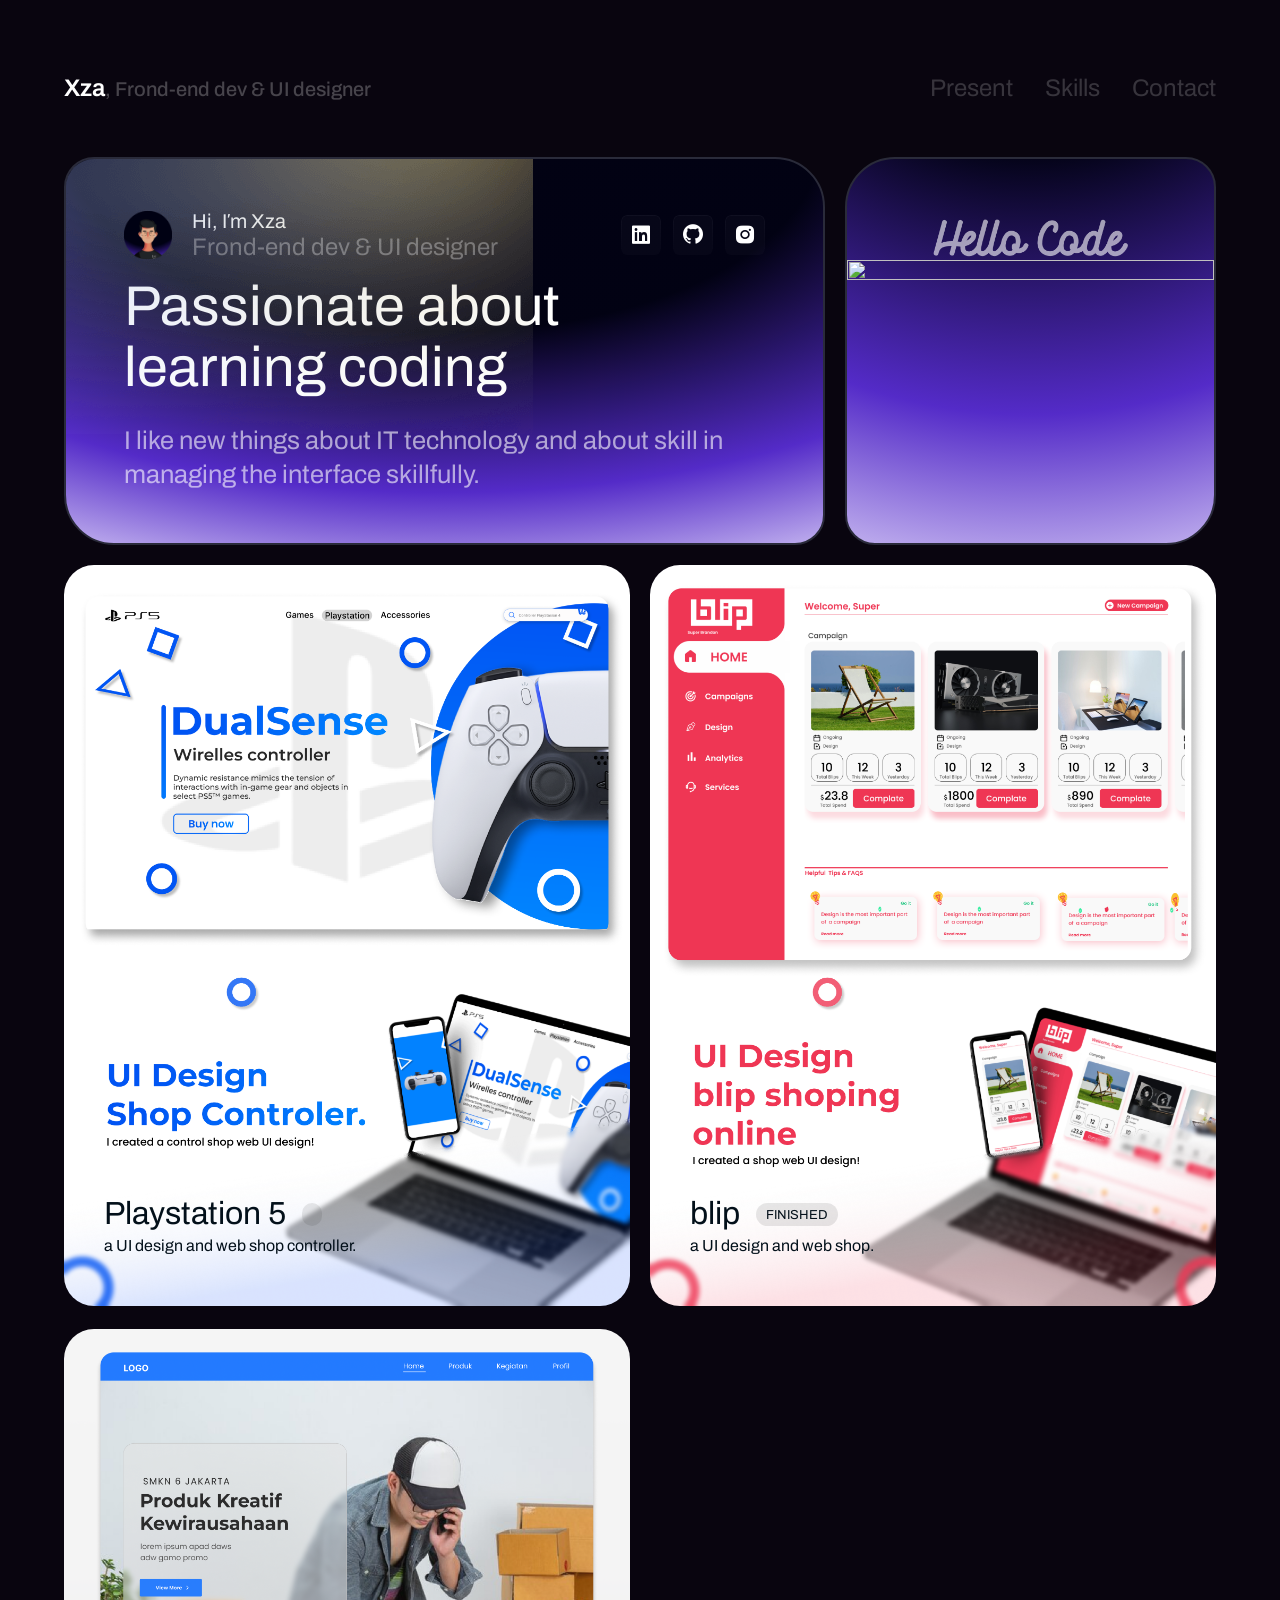
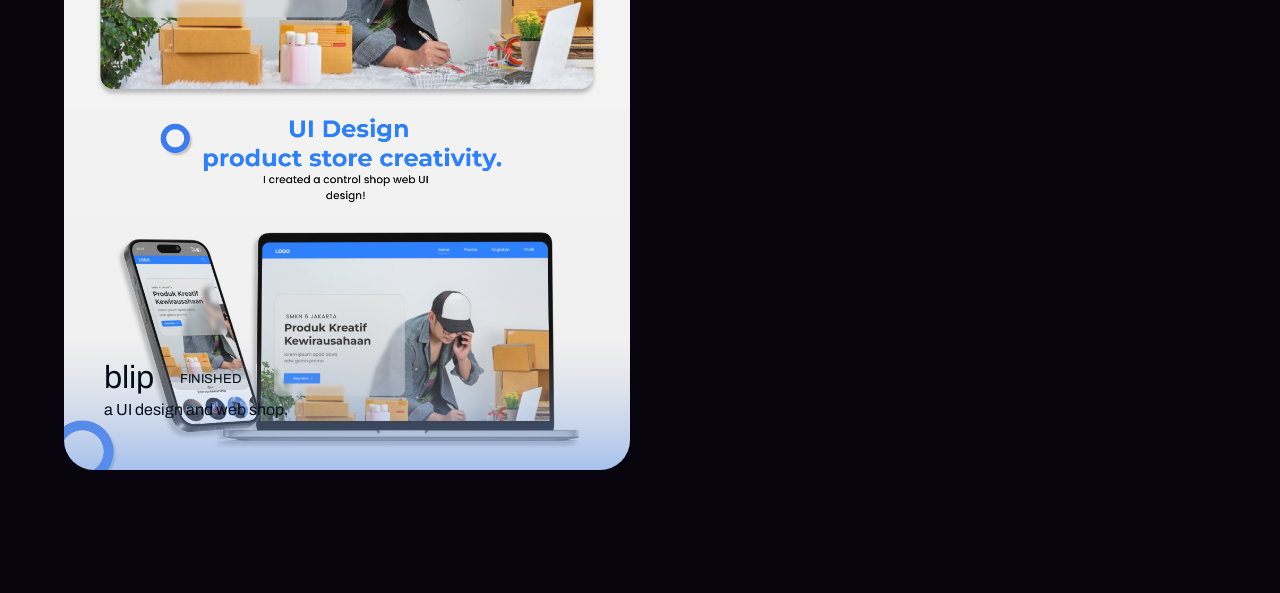
==== main-index.html @ b024dc2a "rename folder" ====
<!DOCTYPE html>
<html lang="en">

<head>
    <meta charset="UTF-8">
    <meta name="viewport" content="width=device-width, initial-scale=1.0">
    <link rel="stylesheet" href="main.style.css">
    <link href="https://css.gg/css" rel="stylesheet" />
    <!-- UNPKG -->
    <link href="https://unpkg.com/css.gg/icons/icons.css" rel="stylesheet" />
    <!-- JSDelivr -->
    <link href="https://cdn.jsdelivr.net/npm/css.gg/icons/icons.css" rel="stylesheet" <meta name="viewport"
        content="width=device-width, initial-scale=1.0">
    <link rel="preconnect" href="https://fonts.googleapis.com">
    <link rel="preconnect" href="https://fonts.gstatic.com" crossorigin>
    <link
        href="https://fonts.googleapis.com/css2?family=Archivo:ital,wght@0,100..900;1,100..900&family=Inter:wght@500&family=Montserrat:ital,wght@0,100..900;1,100..900&display=swap"
        rel="stylesheet">
    <link rel="stylesheet" href="https://unpkg.com/boxicons@latest/css/boxicons.min.css">
    <link rel="stylesheet" href="https://cdn.jsdelivr.net/npm/boxicons@latest/css/boxicons.min.css">
    <title>Xza.dev</title>
</head>

<body>
    <header class="container">
        <div class="header">
            <div class="header-name">
                <span>Xza</span>
                <div class="header-role">
                    <span>, Frond-end dev & UI designer</span>
                </div>
            </div>
            <div class="header-navbar">
                <ul>
                    <li><a href="#">Present</a></li>
                    <li><a href="#">Skills</a></li>
                    <li><a href="#">Contact</a></li>
                </ul>
            </div>
        </div>
    </header>

    <div class="cards container">
        <div class="card-hello">
            <img class="animasi-rotasi" src="/assets/card-hello-background.png" alt="">
            <div class="card-hello-top">
                <div class="card-hello-top-me">
                    <img class="pp" src="/assets/Group 26.png" alt="">
                    <div class="card-hello-me-text">
                        <div class="title">Hi, I′m Xza</div>
                        <div class="role">Frond-end dev & UI designer</div>
                    </div>
                </div>
                <div class="medsos">
                    <div class="medsos-item"><a href=""><i class='bx bxl-linkedin-square'></i></a></div>
                    <div class="medsos-item"><a href="https://github.com/xzaibrahmim"><i
                                class='bx bxl-github'></i></a></i></div>
                    <div class="medsos-item"><a href="https://www.instagram.com/joeyibrahim8/"><i
                                class='bx bxl-instagram-alt'></i></a></i></i></div>
                </div>
            </div>
            <div class="card-title">
                <span>Passionate about learning coding</span>
            </div>
            <div class="card-about">
                <span>I like new things about IT technology and about skill in managing the interface
                    skillfully.</span>
            </div>
        </div>

        <div class="card-hello-right">
            <div class="card-hello-rigth-emoji">
                <div class="animasi-emoji">
                    <div class="card-hello-emoji" e>
                        <img class="hello" src="/assets/Hello Code.png" alt="">
                        <img class="emoji-img" src="/assets/CharacterAnim.gif">
                    </div>

                    <div class="card-hello-circle">
                        <div class="circle"></div>
                        <div class="circle"></div>
                        <div class="circle"></div>
                        <div class="circle"></div>
                        <div class="circle"></div>
                    </div>
                </div>
            </div>
        </div>

        <div class="card-portfolio">

            <div class="card-work-heading">
                <div class="card-heading-title">
                    <div class="title-portfolio">
                        <div class="title-text">
                            Playstation 5
                        </div>
                        <div class="card-progress">
                            <span> </span>
                        </div>
                    </div>
                    <div class="description">
                        <span>a UI design and web shop controller.</span>
                    </div>
                </div>
                <img class="img-portofolio" src="/assets/Frame 3.png" alt="">
            </div>

            <div class="card-work-heading">
                <div class="card-heading-title">
                    <div class="title-portfolio">
                        <div class="title-text">
                            blip
                        </div>
                        <div class="card-progress">
                            <span>finished</span>
                        </div>
                    </div>
                    <div class="description">
                        <span>a UI design and web shop.</span>
                    </div>
                </div>
                <img class="img-portofolio" src="/assets/Frame 4.png" alt="">
            </div>
            
            <div class="card-work-heading">
                <div class="card-heading-title">
                    <div class="title-portfolio">
                        <div class="title-text">
                            blip
                        </div>
                        <div class="card-progress">
                            <span>finished</span>
                        </div>
                    </div>
                    <div class="description">
                        <span>a UI design and web shop.</span>
                    </div>
                </div>
                <img class="img-portofolio" src="/assets/produk-kratif.png" alt="">
            </div>
        </div>

    </div>




</body>

</html>
---- main.style.css ----
.container {
  max-width: 1240px;
  margin: 0 auto;
  padding: 0 14px;
}

@import url("https://fonts.googleapis.com/css2?family=Archivo:ital,wght@0,100..900;1,100..900&family=Inter:wght@500&family=Montserrat:ital,wght@0,100..900;1,100..900&display=swap");
/* ============================================= */

* {
  margin: 0;
  padding: 0;
  box-sizing: border-box;
  list-style: none;
  text-decoration: none;
  font-family: Archivo, system-ui, -apple-system, BlinkMacSystemFont, Segoe UI,
    Roboto, Oxygen, Ubuntu, Cantarell, Open Sans, Helvetica Neue, sans-serif;
}

body {
  background: #09050f;
  font-family: Archivo, system-ui, -apple-system, BlinkMacSystemFont, Segoe UI,
    Roboto, Oxygen, Ubuntu, Cantarell, Open Sans, Helvetica Neue, sans-serif;
  color: #fff;
  overflow: scroll;
  padding-bottom: 120px;
  position: relative;
}

body::-webkit-scrollbar {
  display: none;
}

.container {
  max-width: 1180px;
  margin: 0 auto;
  padding: 0 14px;
}

header .header {
  padding: 75px 0 56px;
  width: 100%;
  display: flex;
  justify-content: space-between;
  align-items: center;
  font-size: 24px;
}

header .header .header-role span {
  opacity: 0.25;
  font-size: 20px;
  font-weight: 500;
}

header .header .header-name {
  display: flex;
  font-size: 24px;
  font-weight: 600;
}

header .header .header-navbar ul {
  display: flex;
  gap: 2rem;
  opacity: 0.25;
}

header .header .header-navbar li a {
  color: #ffff;
  opacity: 0.75;
  transition: all 100ms ease-in;
}

header .header .header-navbar li a:hover {
  color: #ffff;
  opacity: 1;
  transition: all 300ms ease-out;
  font-family: Archivo, system-ui, -apple-system, BlinkMacSystemFont, Segoe UI,
    Roboto, Oxygen, Ubuntu, Cantarell, Open Sans, Helvetica Neue, sans-serif;
}

/* ========== Main cards ========== */
.cards {
  display: grid;
  grid-template-columns: repeat(12, 1fr);
  grid-gap: 20px;
  row-gap: 20px;
}

.cards > * {
  isolation: isolate;
  overflow: hidden;
  position: relative;
}

.card-hello {
  width: auto; /* Sesuaikan lebar dan tinggi sesuai keinginan */
  height: auto;
  overflow: hidden; /* Mencegah gambar keluar dari kartu */
  position: absolute;
  z-index: 1;
  border-radius: 1076px;
  border: 2px solid #2a2b3a;
  background: var(
    --Radial,
    radial-gradient(
      127.11% 127.11% at 50.03% -4.65%,
      rgba(1, 2, 20, 0.9) 39.07%,
      #542bc8 71.97%,
      #f0eaff 100%
    )
  );
  border-radius: 30px 50px;
  padding: 51px 58px;
  grid-column: 1/9;
}

.card-hello::before {
  /* background: linear-gradient(
      18.48deg,
      rgba(255, 255, 255, 0.25) 2.76%,
      rgba(255, 255, 255, 0) 17.23%
    ),
    linear-gradient(
      200.6deg,
      rgba(255, 255, 255, 0.25) 4.13%,
      rgba(255, 255, 255, 0) 20.54%
    ); */
  border-radius: inherit;
  content: "";
  inset: 0;
  -webkit-mask: linear-gradient(#fff 0 0) content-box, linear-gradient(#fff 0 0);
  mask: linear-gradient(#fff 0 0) content-box, linear-gradient(#fff 0 0);
  mask-composite: xor;
  -webkit-mask-composite: xor;
  mask-composite: exclude;
  padding: 1px;
  pointer-events: none;
  position: absolute;
}

.card-hello img.animasi-rotasi {
  display: block;
  width: 1010px;
  height: 1010px;
  transform: translate(-50%, -50%);
  position: absolute;
  left: -5%;
  top: -60%;
}

.card-hello .card-hello-top-me img {
  width: 3rem;
  height: 3rem;
  position: relative;
}

img.animasi-rotasi {
  animation: rotasi 100s linear infinite;
}

@keyframes rotasi {
  0% {
    transform: rotate(0deg);
  }
  100% {
    transform: rotate(360deg);
  }
}

.card-hello {
  position: relative;
  /* width: 450px;
      height: 120px; */
}

/*--------------- Style card hello top me ---------------*/

.card-hello-top {
  display: flex;
  justify-content: space-between;
  margin: 0 0 1rem 0;
}

.card-hello-top-me {
  display: flex;
  align-items: center;
}

.card-hello-top-me img {
  margin-right: 1.25rem;
}

.card-hello-top-me .title {
  font-size: 20px;
  margin-bottom: 2px;
}

.card-hello-top-me .role {
  font-size: 24px;
  opacity: 0.32;
}

.card-hello-top .medsos {
  display: flex;
  align-items: center;
}

.card-hello-top .medsos i {
  font-size: 24px;
  color: #fff;
}

.card-hello-top .medsos-item::before {
  background: linear-gradient(
    180deg,
    rgba(255, 255, 255, 0.04) 0%,
    rgba(255, 255, 255, 0) 100%
  );
  border-radius: inherit;
  content: "";
  inset: 0;
  -webkit-mask: linear-gradient(#fff 0 0) content-box, linear-gradient(#fff 0 0);
  mask: linear-gradient(#fff 0 0) content-box, linear-gradient(#fff 0 0);
  mask-composite: xor;
  -webkit-mask-composite: xor;
  mask-composite: exclude;
  padding: 1px;
  pointer-events: none;
  position: absolute;
}

.card-hello-top .medsos-item:hover {
  background-color: #ffffff16;
  transform: scale(0.95);
}

.card-hello-top .medsos-item {
  align-items: center;
  background: rgba(255, 255, 255, 0.02);
  border-radius: 6px;
  color: #fff;
  display: flex;
  height: 40px;
  justify-content: center;
  position: relative;
  transition: 0.45s cubic-bezier(0.6, 0.6, 0, 1) background-color,
    0.45s cubic-bezier(0.6, 0.6, 0, 1) transform;
  width: 40px;
}

.card-hello-top .medsos-item:not(:last-child) {
  margin-right: 12px;
}

.card-title {
  font-size: 56px;
  margin-bottom: 26px;
}

.card-about {
  font-size: 1.6rem;
  line-height: 34px;
  opacity: 0.6;
}

/*--------------- Style card hello right emoji ---------------*/
.card-hello-right {
  background: radial-gradient(
    209.85% 209.85% at 50.03% -84.53%,
    rgba(1, 2, 20, 0.9) 39.07%,
    #542bc8 71.97%,
    #f0eaff 100%
  );
  grid-column: 9/13;
  border: 2px solid #2a2b3a;
  border-radius: 50px 30px;
}

.card-hello-emoji img.hello {
  height: 2.4rem;
}

img.emoji-img {
  height: auto;
}

.animasi-emoji {
  transition: transform 450ms ease 0s;
  transform: translateY(60px);
  width: auto;
  height: auto;
}

.card-hello-rigth-emoji {
  width: auto; /* Sesuaikan lebar dan tinggi sesuai keinginan */
  height: auto;
  overflow: hidden; /* Mencegah gambar keluar dari kartu */
  z-index: 1;
  display: inline;
  position: relative;
}

.card-hello-emoji {
  height: auto;
}

.card-hello-emoji span {
  padding: 5px 0 0 0;
  font-size: 40px;
  font-weight: 700;
  display: flex;
  justify-content: center;
  text-align: center;
  top: 1.5rem;
  opacity: 0.6;
}

.card-hello-emoji img {
  position: relative;
  z-index: 6;
  width: 100%;
  height: 100%;
  -o-object-fit: contain;
  object-fit: contain;
  -o-object-position: bottom center;
  object-position: bottom center;
}

/*--------------- Style star ---------------*/

.circle {
  animation: cardHelloRightCircleScale 6s ease infinite;
  background: #fff;
  border-radius: 50%;
  bottom: 0;
  left: 50%;
  position: absolute;
  transform: translate(-50%, -50%);
}

@keyframes cardHelloRightCircleScale {
  0%,
  30%,
  100% {
    transform: translate(-50%, 50%) scale(1);
  }
  15% {
    transform: translate(-50%, 50%) scale(0.95);
  }
}

.card-hello-circle .circle:nth-child(1) {
  animation-delay: 0.2s;
  height: 380px;
  width: 380px;
  z-index: 4;
}

.card-hello-circle .circle:nth-child(2) {
  opacity: 0.3;
  animation-delay: 0.4s;
  height: 480px;
  width: 480px;
  z-index: 3;
}

.card-hello-circle .circle:nth-child(3) {
  opacity: 0.225;
  animation-delay: 0.6s;
  height: 580px;
  width: 560px;
  z-index: 2;
}

.card-hello-circle .circle:nth-child(4) {
  opacity: 0.15;
  animation-delay: 0.8s;
  height: 680px;
  width: 680px;
  z-index: 1;
}

.card-hello-circle .circle:nth-child(5) {
  opacity: 0.075;
  animation-delay: 1s;
  height: 780px;
  width: 780px;
  z-index: 0;
}

/* -------------------- card-porstofolio -------------------- */
.card-portfolio {
    display: grid;
    grid-template-columns: repeat(2, 1fr);
    grid-column: span 12;
    gap: 20px;
}

.card-work-heading {
  position: relative;
}

img.img-portofolio::before {
  background: linear-gradient(
      112.59deg,
      rgba(255, 255, 255, 0.05) 83.32%,
      rgba(255, 255, 255, 0.1) 94.31%
    ),
    linear-gradient(
      109.73deg,
      rgba(255, 255, 255, 0.1) 7.85%,
      rgba(255, 255, 255, 0.05) 19.46%
    );
  border-radius: inherit;
  content: "";
  inset: 0;
  -webkit-mask: linear-gradient(#fff 0 0) content-box, linear-gradient(#fff 0 0);
  mask: linear-gradient(#fff 0 0) content-box, linear-gradient(#fff 0 0);
  mask-composite: xor;
  -webkit-mask-composite: xor;
  mask-composite: exclude;
  padding: 1px;
  pointer-events: none;
}

img.img-portofolio {
  width: 100%;
  object-fit: cover;
  z-index: -1;
  border-radius: 50px 30px 30px;
}

img.img-portofolio:nth-child(2) {
  border-radius: 30px 30px 30px;
}

.card-heading-title {
  bottom: 55px;
  left: 10;
  position: absolute;
  z-index: 2;
  color: #03101a;
  padding-left: 2.5rem;
}

.title-text {
  font-size: 32px;
}

.title-portfolio {
  display: flex;
  align-items: center;
  gap: 1rem;
  padding-bottom: 6px;
}

.card-progress span {
  backdrop-filter: blur(10px);
  background-color: #1a1a1a1a;
  border-radius: 20px;
  font-size: 13px;
  padding: 5px 10px 4px;
  text-transform: uppercase;
}



/* ============= MEDIA-QUERY ============== */
@media (max-width: 1180px) {
  .card-hello {
    grid-column: 1/13;
  }
  .card-hello-right {
    grid-column: 1/13;
  }
  .card-hello-top {
    flex-direction: column;
    row-gap: 1.2rem;
  }
  .header {
    flex-direction: column;
  }
  .header .header-navbar {
    display: none;
  }
  .card-hello .card-hello-top-me img.pp {
    width: 3.3rem;
    height: 3.3rem;
  }
  .card-hello-top .medsos i {
    font-size: 34px;
  }
  .card-hello-top .medsos-item {
    width: 50px;
    height: 50px;
  }
  .card-portfolio {
    margin: 20px 0;
    grid-template-columns: 1fr;
  }

}

@media (max-width: 414px){
  .card-hello-top-me .role {
    font-size: 16px;
  }
  .card-hello .card-hello-top-me img.pp {
    width: 3.5rem;
    height: 3.5rem;
  }
}
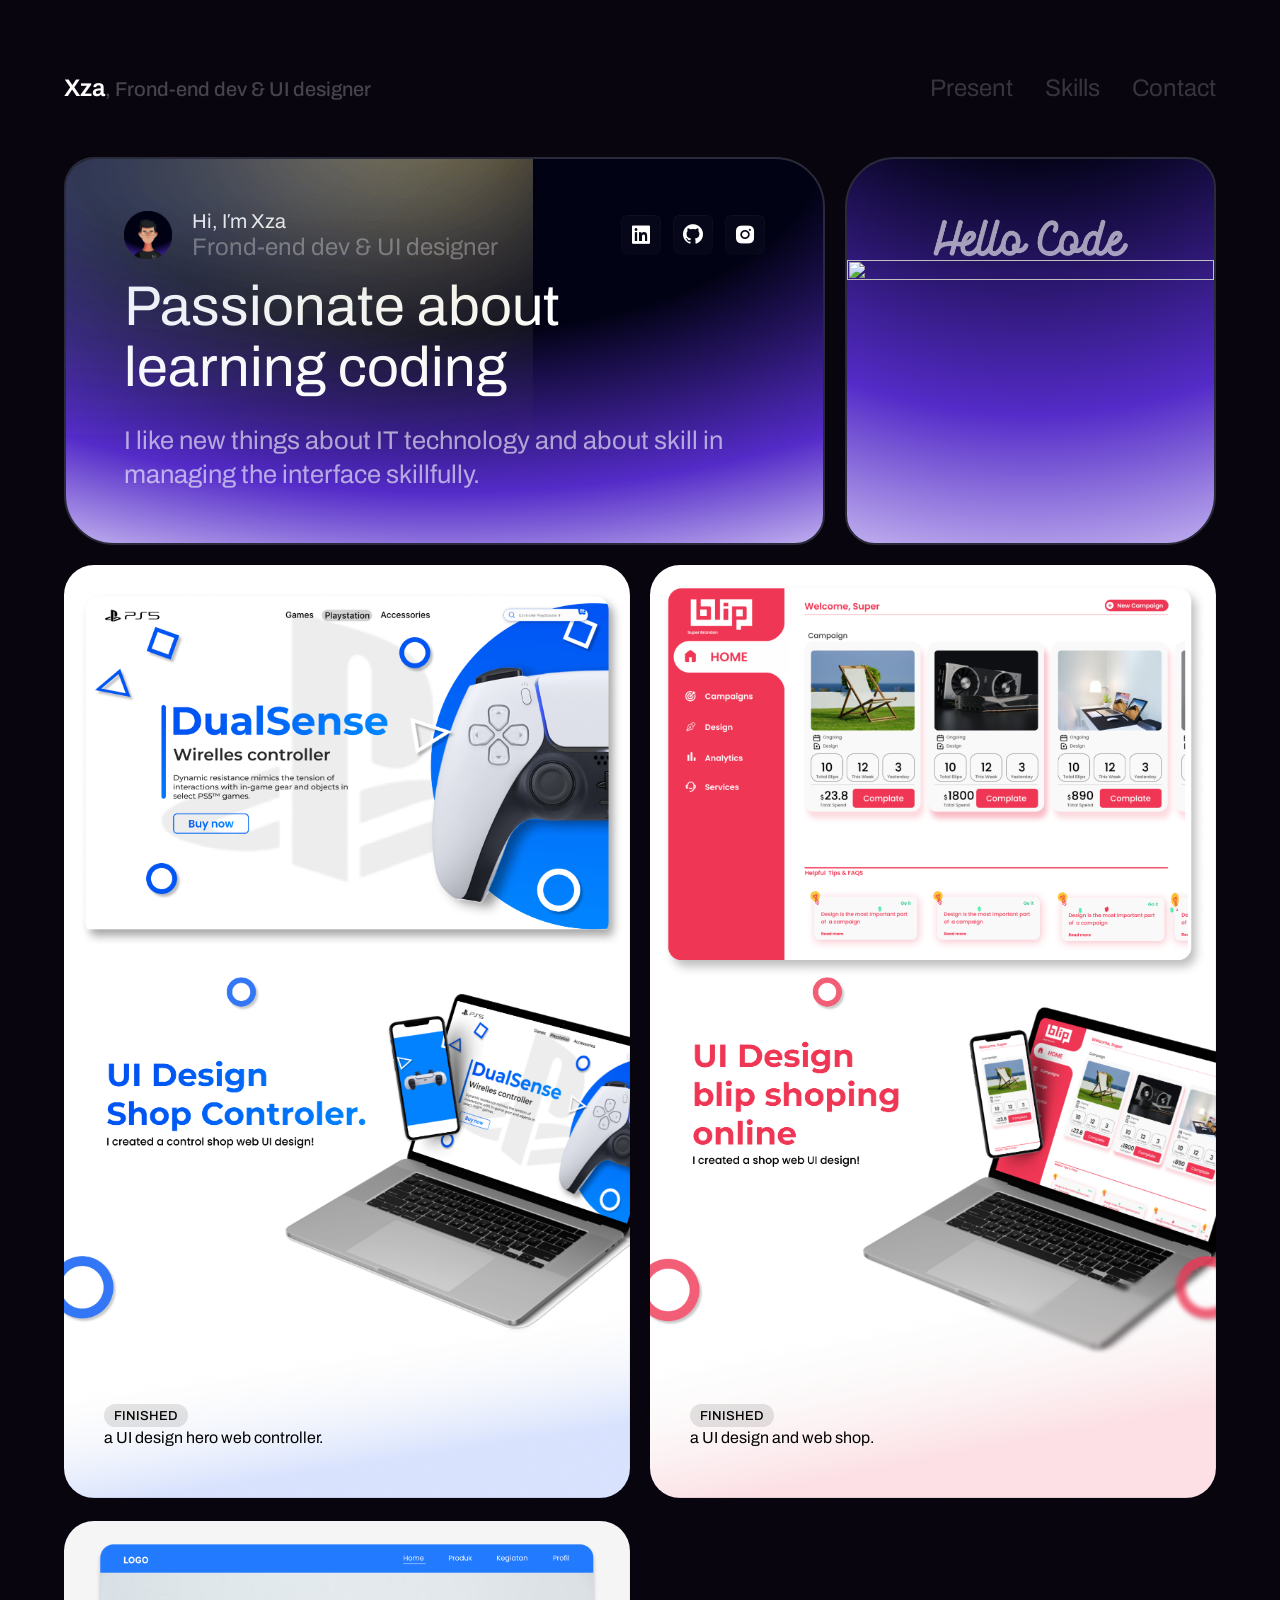
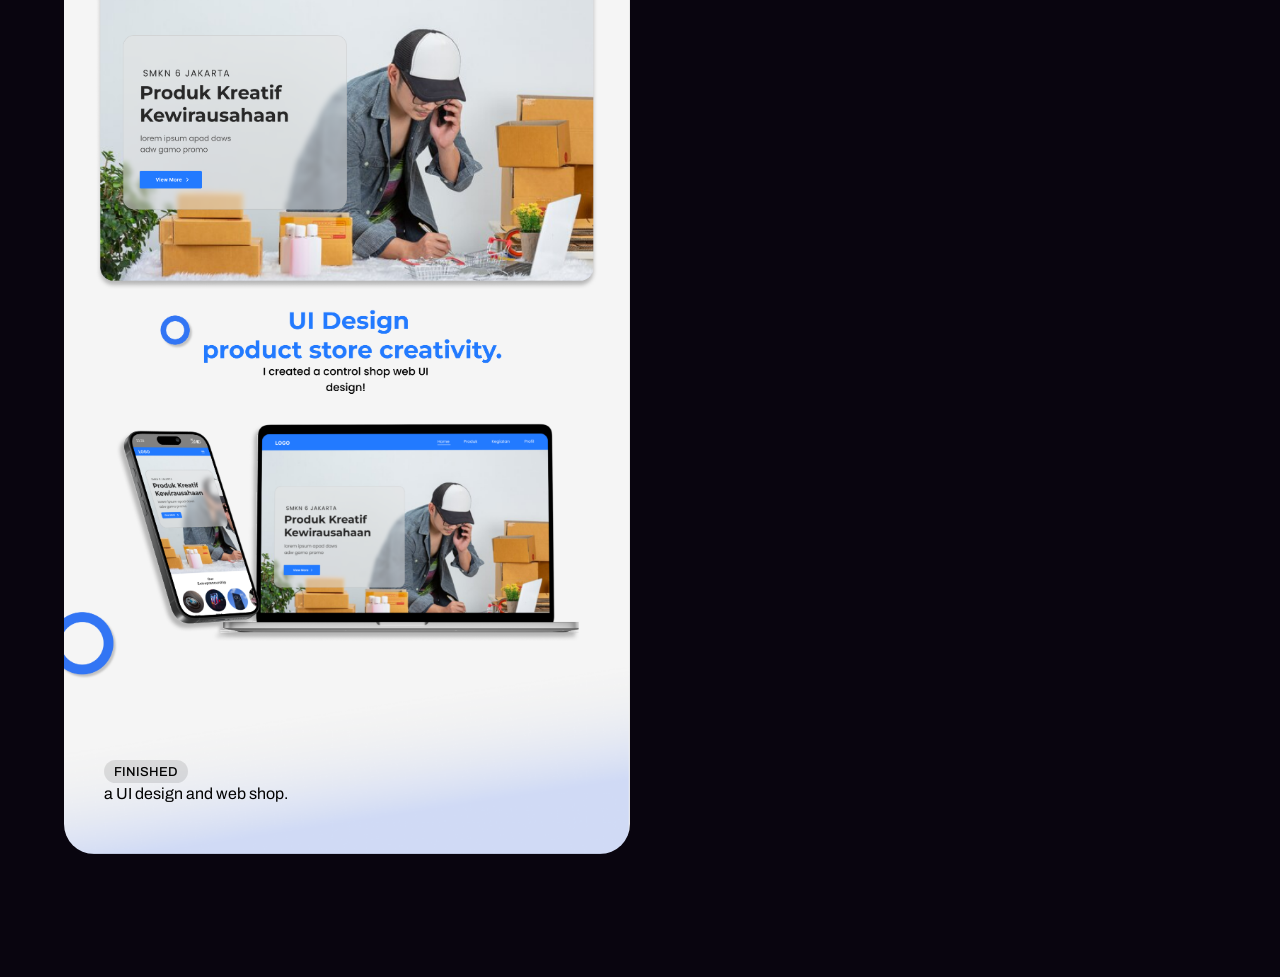
==== commit 1cb3a5ee: "Improve responsive display and add AOS animations" ====
--- a/main-index.html
+++ b/main-index.html
@@ -13,6 +13,7 @@
         content="width=device-width, initial-scale=1.0">
     <link rel="preconnect" href="https://fonts.googleapis.com">
     <link rel="preconnect" href="https://fonts.gstatic.com" crossorigin>
+    <link href="https://unpkg.com/aos@2.3.1/dist/aos.css" rel="stylesheet">
     <link
         href="https://fonts.googleapis.com/css2?family=Archivo:ital,wght@0,100..900;1,100..900&family=Inter:wght@500&family=Montserrat:ital,wght@0,100..900;1,100..900&display=swap"
         rel="stylesheet">
@@ -22,7 +23,8 @@
 </head>
 
 <body>
-    <header class="container">
+    <header class="container" data-aos="fade-zoom-in" data-aos-easing="ease-in-back" data-aos-delay="150"
+        data-aos-offset="0">
         <div class="header">
             <div class="header-name">
                 <span>Xza</span>
@@ -41,11 +43,12 @@
     </header>
 
     <div class="cards container">
-        <div class="card-hello">
-            <img class="animasi-rotasi" src="/assets/card-hello-background.png" alt="">
+        <div class="card-hello" data-aos="fade-zoom-in" data-aos-easing="ease-in-back" data-aos-delay="150"
+            data-aos-offset="0">
+            <img class="animasi-rotasi" src="assets/card-hello-background.png" alt="">
             <div class="card-hello-top">
                 <div class="card-hello-top-me">
-                    <img class="pp" src="/assets/Group 26.png" alt="">
+                    <img class="pp" src="assets/Group 26.png" alt="">
                     <div class="card-hello-me-text">
                         <div class="title">Hi, I′m Xza</div>
                         <div class="role">Frond-end dev & UI designer</div>
@@ -68,12 +71,13 @@
             </div>
         </div>
 
-        <div class="card-hello-right">
+        <div class="card-hello-right" data-aos="fade-zoom-in" data-aos-easing="ease-in-back" data-aos-delay="150"
+        data-aos-offset="0" >
             <div class="card-hello-rigth-emoji">
                 <div class="animasi-emoji">
                     <div class="card-hello-emoji" e>
-                        <img class="hello" src="/assets/Hello Code.png" alt="">
-                        <img class="emoji-img" src="/assets/CharacterAnim.gif">
+                        <img class="hello" src="assets/Hello Code.png" alt="">
+                        <img class="emoji-img" src="assets/CharacterAnim.gif">
                     </div>
 
                     <div class="card-hello-circle">
@@ -89,29 +93,25 @@
 
         <div class="card-portfolio">
 
-            <div class="card-work-heading">
+            <div class="card-work-heading" data-aos="fade-zoom-in" data-aos-easing="ease-in-back" data-aos-delay="150"
+            data-aos-offset="0" >
                 <div class="card-heading-title">
                     <div class="title-portfolio">
-                        <div class="title-text">
-                            Playstation 5
-                        </div>
                         <div class="card-progress">
-                            <span> </span>
+                            <span>finished</span>
                         </div>
                     </div>
                     <div class="description">
-                        <span>a UI design and web shop controller.</span>
+                        <span>a UI design hero web controller.</span>
                     </div>
                 </div>
-                <img class="img-portofolio" src="/assets/Frame 3.png" alt="">
+                <img class="img-portofolio" src="assets/Frame 3.png" alt="">
             </div>
 
-            <div class="card-work-heading">
+            <div class="card-work-heading" data-aos="fade-zoom-in" data-aos-easing="ease-in-back" data-aos-delay="150"
+            data-aos-offset="0" >
                 <div class="card-heading-title">
                     <div class="title-portfolio">
-                        <div class="title-text">
-                            blip
-                        </div>
                         <div class="card-progress">
                             <span>finished</span>
                         </div>
@@ -120,15 +120,12 @@
                         <span>a UI design and web shop.</span>
                     </div>
                 </div>
-                <img class="img-portofolio" src="/assets/Frame 4.png" alt="">
+                <img class="img-portofolio" src="assets/Frame 4.png" alt="">
             </div>
-            
-            <div class="card-work-heading">
+
+            <div class="card-work-heading" data-aos="fade-zoom-in" data-aos-easing="ease-in-back" data-aos-delay="150">
                 <div class="card-heading-title">
                     <div class="title-portfolio">
-                        <div class="title-text">
-                            blip
-                        </div>
                         <div class="card-progress">
                             <span>finished</span>
                         </div>
@@ -137,14 +134,15 @@
                         <span>a UI design and web shop.</span>
                     </div>
                 </div>
-                <img class="img-portofolio" src="/assets/produk-kratif.png" alt="">
+                <img class="img-portofolio" src="assets/produk-kratif.png" alt="">
             </div>
         </div>
 
     </div>
-
-
-
+    <script src="https://unpkg.com/aos@2.3.1/dist/aos.js"></script>
+    <script>
+        AOS.init();
+    </script>
 
 </body>
 
--- a/main.style.css
+++ b/main.style.css
@@ -439,12 +439,8 @@
   left: 10;
   position: absolute;
   z-index: 2;
-  color: #03101a;
+  color: #030303;
   padding-left: 2.5rem;
-}
-
-.title-text {
-  font-size: 32px;
 }
 
 .title-portfolio {
@@ -456,9 +452,10 @@
 
 .card-progress span {
   backdrop-filter: blur(10px);
-  background-color: #1a1a1a1a;
+  background-color: #0000001a;
   border-radius: 20px;
   font-size: 13px;
+  font-weight: 500;
   padding: 5px 10px 4px;
   text-transform: uppercase;
 }
@@ -495,13 +492,15 @@
     height: 50px;
   }
   .card-portfolio {
-    margin: 20px 0;
     grid-template-columns: 1fr;
   }
 
 }
 
 @media (max-width: 414px){
+  .cards{
+
+  }
   .card-hello-top-me .role {
     font-size: 16px;
   }
@@ -509,4 +508,20 @@
     width: 3.5rem;
     height: 3.5rem;
   }
+  .card-title{
+    font-size: 3rem;
+  }
+  .card-about{
+    font-size: 1.5rem;
+  }
+  .card-hello{
+    padding: 51px 48px;
+  }
+  header .header .header-name {
+    font-size: 18px;
+  }
+  .card-hello img.animasi-rotasi {
+    left: -30%;
+    top: -45%;
+  }
 }
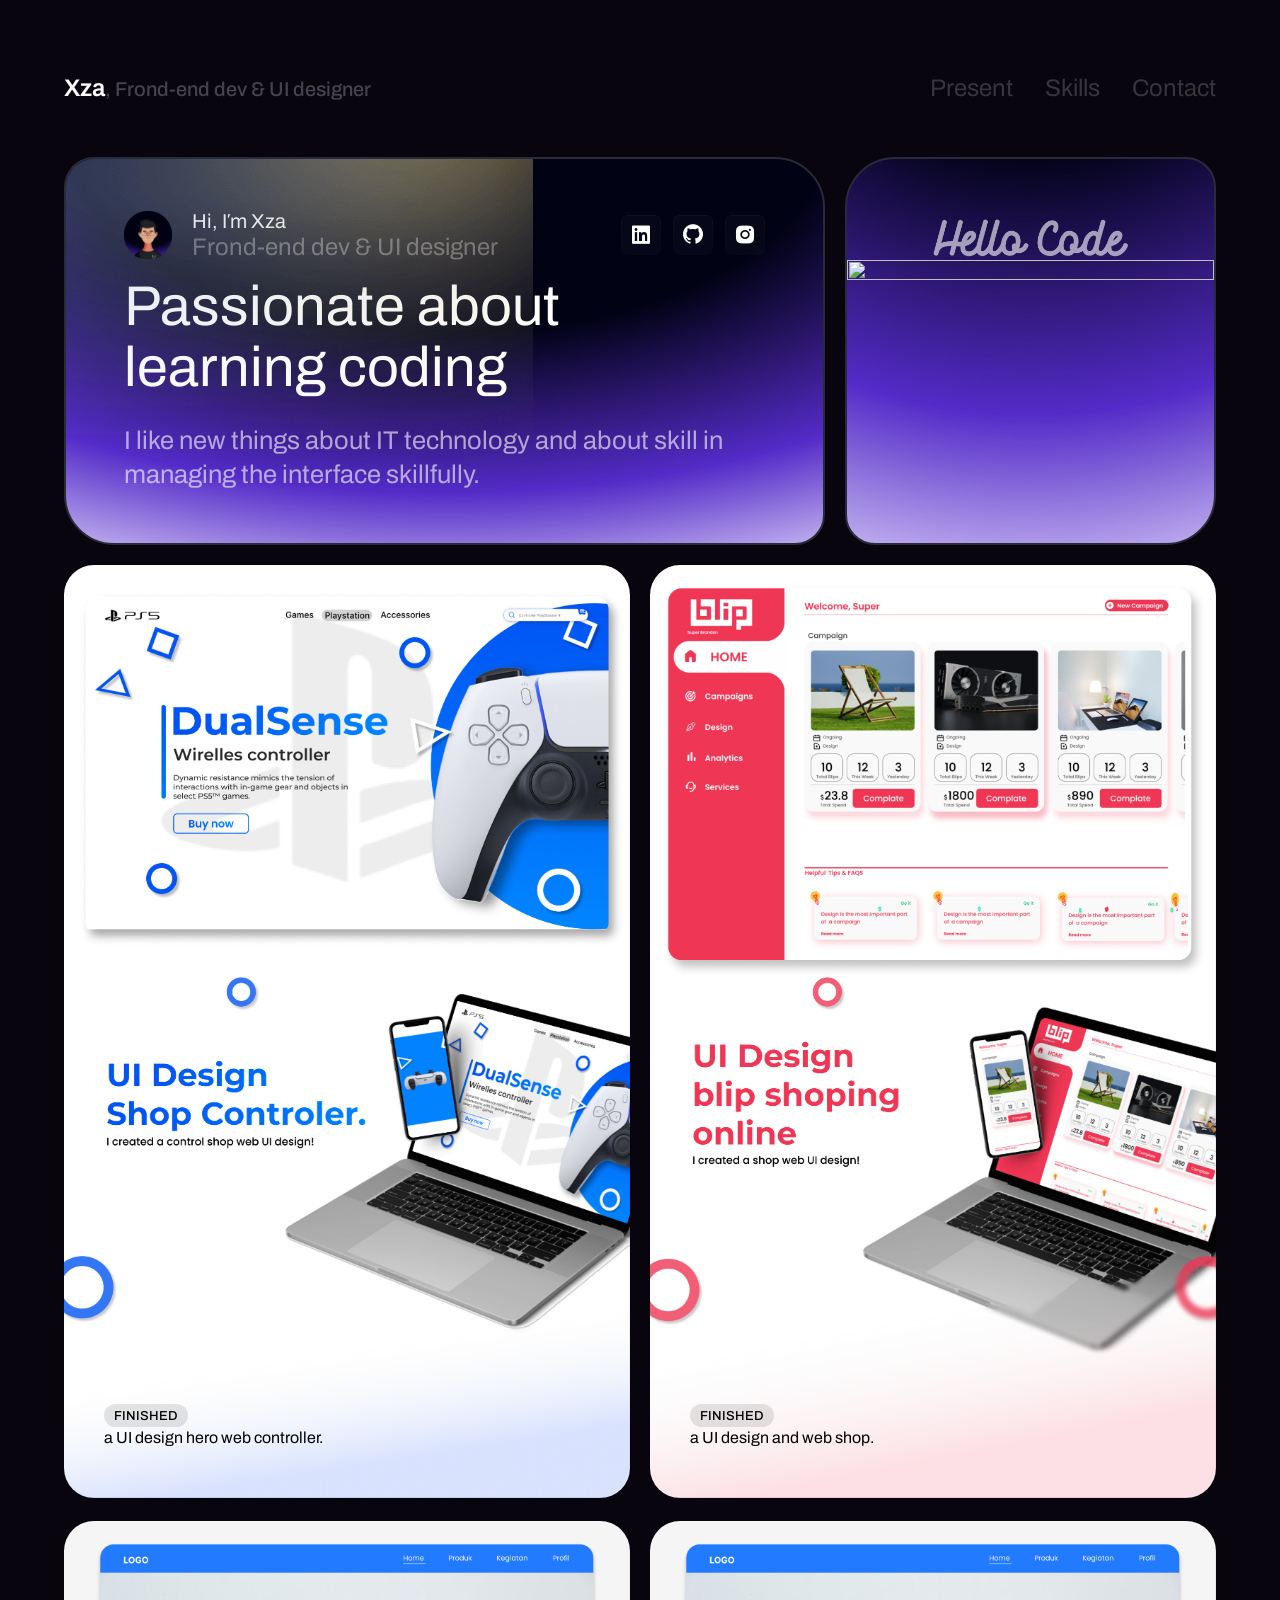
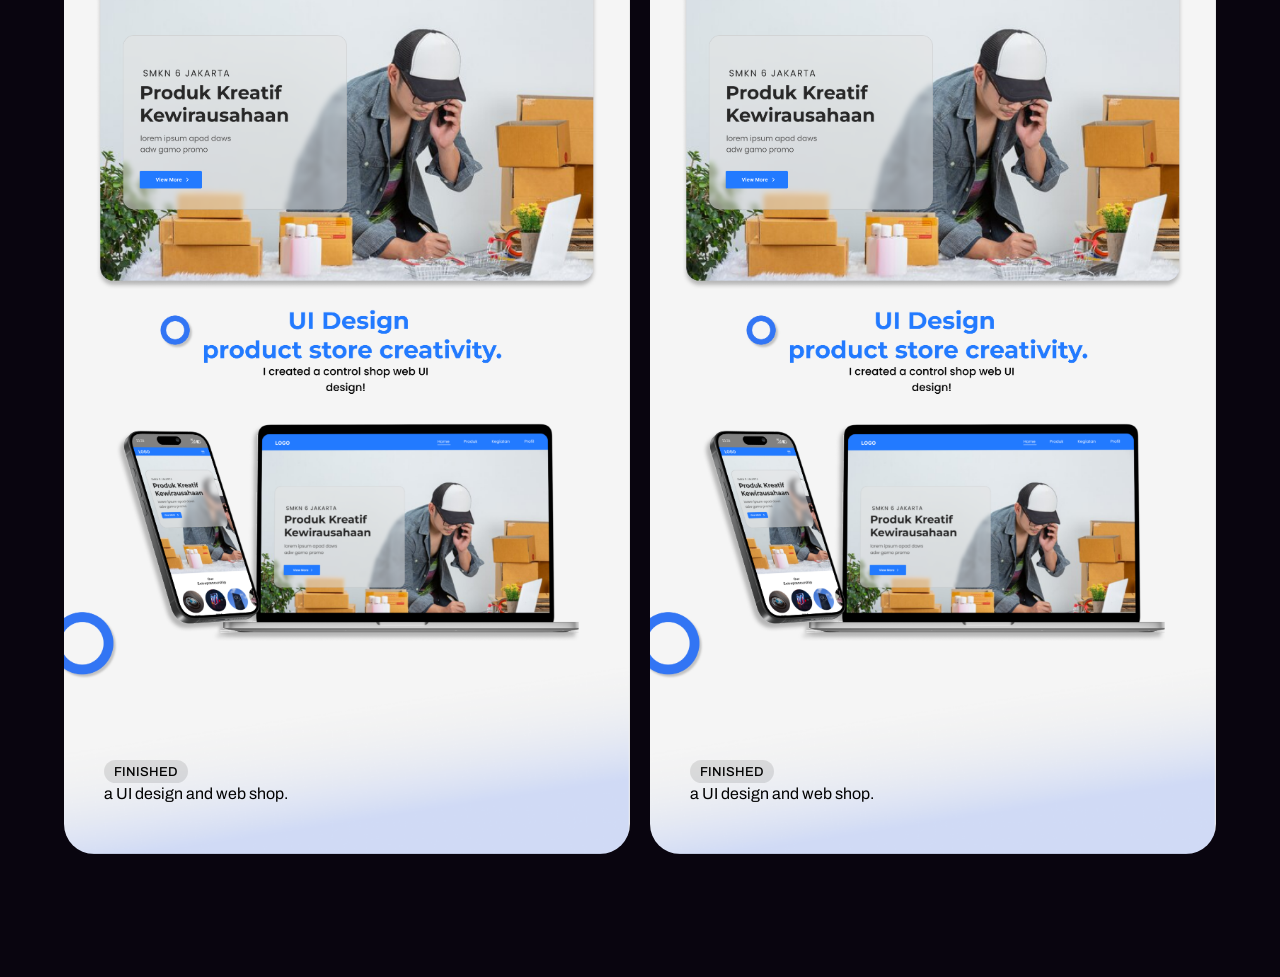
==== commit df8dab1d: "memperbaiki animasi AOS" ====
--- a/main-index.html
+++ b/main-index.html
@@ -23,7 +23,7 @@
 </head>
 
 <body>
-    <header class="container" data-aos="fade-zoom-in" data-aos-easing="ease-in-back" data-aos-delay="150"
+    <header class="container" data-aos="fade-zoom-in" data-aos-easing="ease-in-back" data-aos-delay="50"
         data-aos-offset="0">
         <div class="header">
             <div class="header-name">
@@ -43,7 +43,7 @@
     </header>
 
     <div class="cards container">
-        <div class="card-hello" data-aos="fade-zoom-in" data-aos-easing="ease-in-back" data-aos-delay="150"
+        <div class="card-hello" data-aos="fade-zoom-in" data-aos-easing="ease-in-back" data-aos-delay="50"
             data-aos-offset="0">
             <img class="animasi-rotasi" src="assets/card-hello-background.png" alt="">
             <div class="card-hello-top">
@@ -71,8 +71,8 @@
             </div>
         </div>
 
-        <div class="card-hello-right" data-aos="fade-zoom-in" data-aos-easing="ease-in-back" data-aos-delay="150"
-        data-aos-offset="0" >
+        <div class="card-hello-right" data-aos="fade-zoom-in" data-aos-easing="ease-in-back" data-aos-delay="50"
+            data-aos-offset="0">
             <div class="card-hello-rigth-emoji">
                 <div class="animasi-emoji">
                     <div class="card-hello-emoji" e>
@@ -93,8 +93,7 @@
 
         <div class="card-portfolio">
 
-            <div class="card-work-heading" data-aos="fade-zoom-in" data-aos-easing="ease-in-back" data-aos-delay="150"
-            data-aos-offset="0" >
+            <div class="card-work-heading" data-aos="fade-up" data-aos-delay="50">
                 <div class="card-heading-title">
                     <div class="title-portfolio">
                         <div class="card-progress">
@@ -108,8 +107,7 @@
                 <img class="img-portofolio" src="assets/Frame 3.png" alt="">
             </div>
 
-            <div class="card-work-heading" data-aos="fade-zoom-in" data-aos-easing="ease-in-back" data-aos-delay="150"
-            data-aos-offset="0" >
+            <div class="card-work-heading" data-aos="fade-up" data-aos-delay="50">
                 <div class="card-heading-title">
                     <div class="title-portfolio">
                         <div class="card-progress">
@@ -123,7 +121,20 @@
                 <img class="img-portofolio" src="assets/Frame 4.png" alt="">
             </div>
 
-            <div class="card-work-heading" data-aos="fade-zoom-in" data-aos-easing="ease-in-back" data-aos-delay="150">
+            <div class="card-work-heading" data-aos="fade-up" data-aos-delay="50">
+                <div class="card-heading-title">
+                    <div class="title-portfolio">
+                        <div class="card-progress">
+                            <span>finished</span>
+                        </div>
+                    </div>
+                    <div class="description">
+                        <span>a UI design and web shop.</span>
+                    </div>
+                </div>
+                <img class="img-portofolio" src="assets/produk-kratif.png" alt="">
+            </div>
+            <div class="card-work-heading" data-aos="fade-up" data-aos-delay="50">
                 <div class="card-heading-title">
                     <div class="title-portfolio">
                         <div class="card-progress">
@@ -137,8 +148,8 @@
                 <img class="img-portofolio" src="assets/produk-kratif.png" alt="">
             </div>
         </div>
+    </div>
 
-    </div>
     <script src="https://unpkg.com/aos@2.3.1/dist/aos.js"></script>
     <script>
         AOS.init();
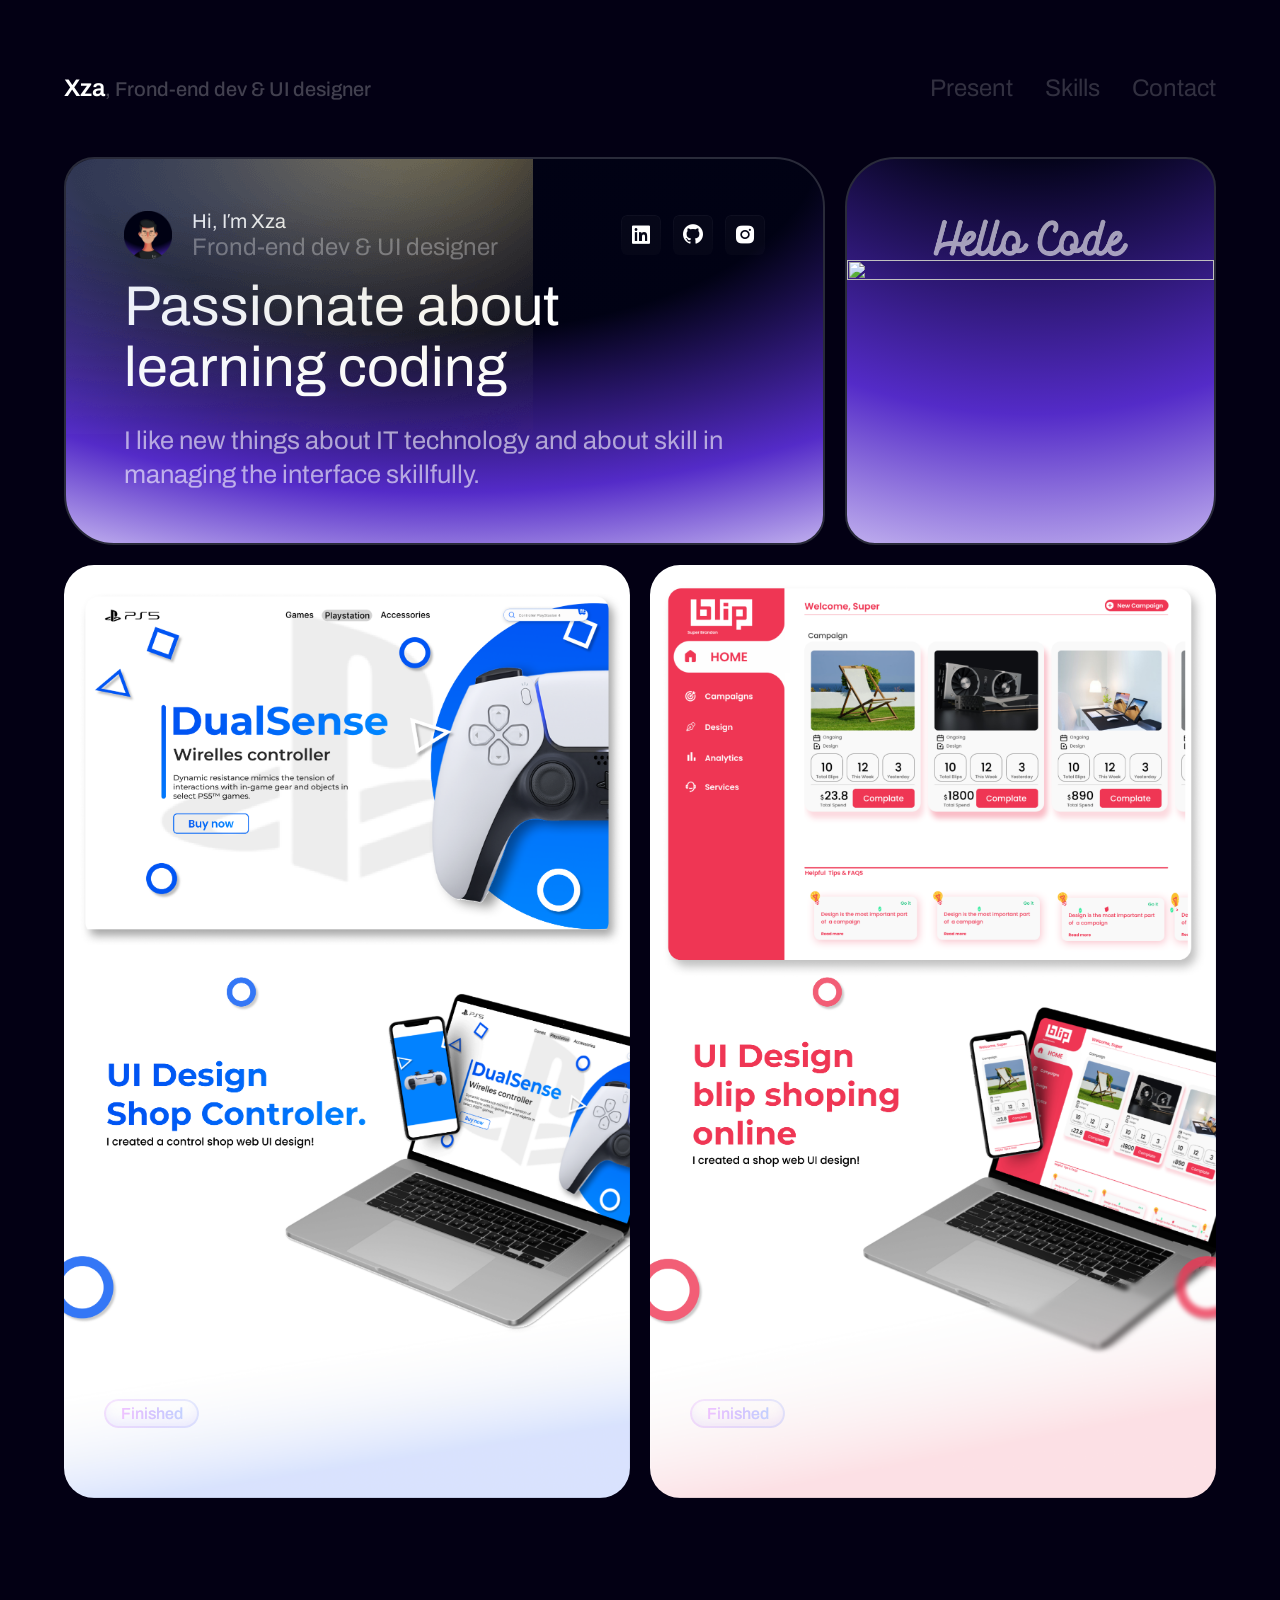
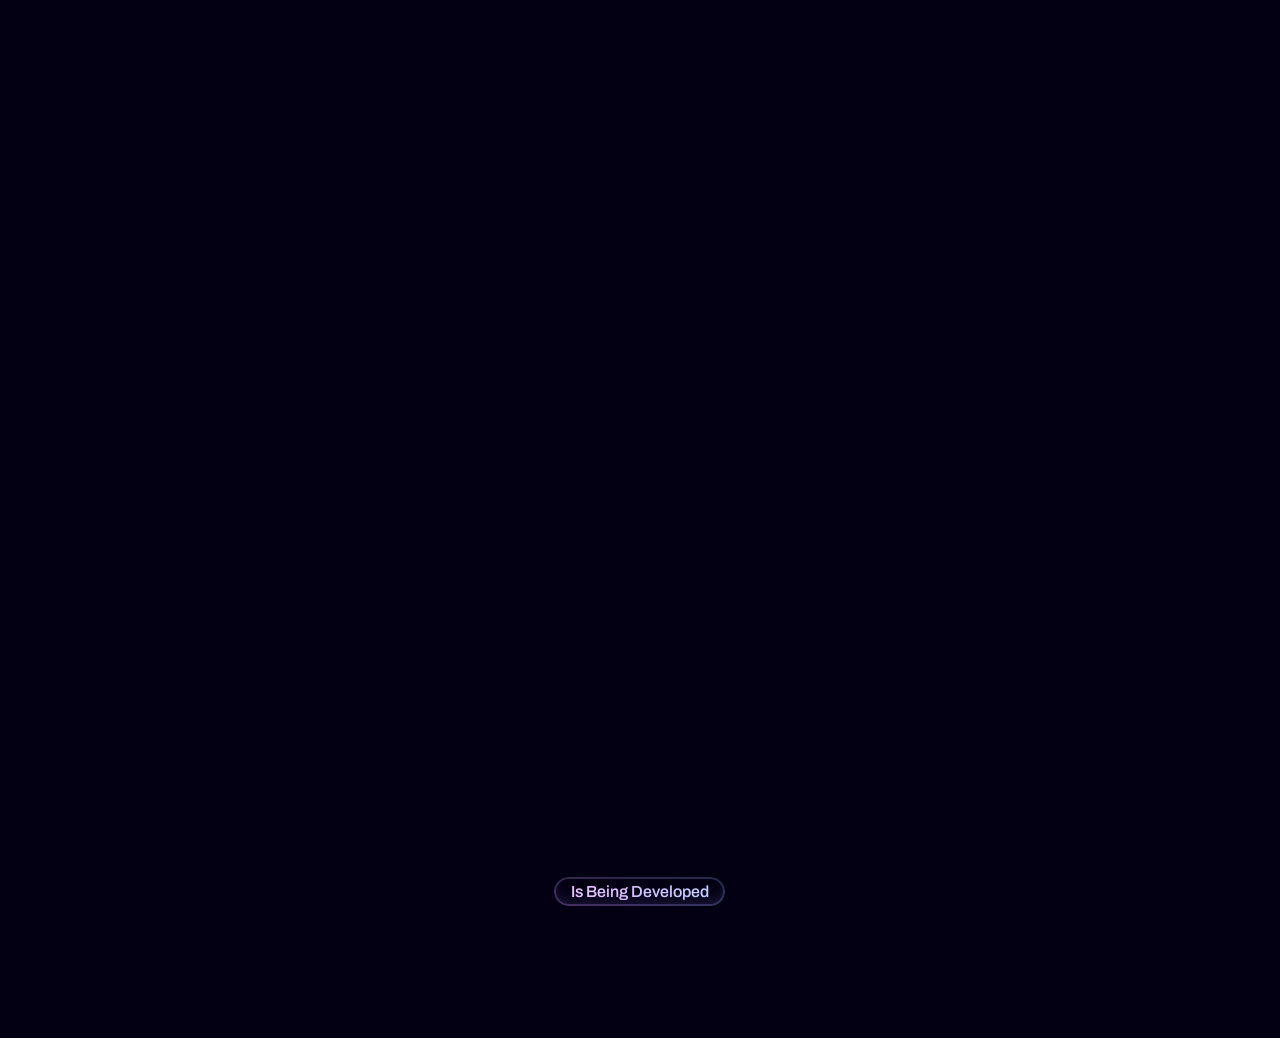
==== commit f2544163: "Menambahkan badge style  dan beberapa tampilan dan merapihkan portofolio saya" ====
--- a/main-index.html
+++ b/main-index.html
@@ -45,7 +45,8 @@
     <div class="cards container">
         <div class="card-hello" data-aos="fade-zoom-in" data-aos-easing="ease-in-back" data-aos-delay="50"
             data-aos-offset="0">
-            <img class="animasi-rotasi" src="assets/card-hello-background.png" alt="">
+            <img draggable="false" (dragstar)="false" class="animasi-rotasi" src="assets/card-hello-background.png"
+                alt="">
             <div class="card-hello-top">
                 <div class="card-hello-top-me">
                     <img class="pp" src="assets/Group 26.png" alt="">
@@ -76,8 +77,8 @@
             <div class="card-hello-rigth-emoji">
                 <div class="animasi-emoji">
                     <div class="card-hello-emoji" e>
-                        <img class="hello" src="assets/Hello Code.png" alt="">
-                        <img class="emoji-img" src="assets/CharacterAnim.gif">
+                        <img draggable="false" (dragstar)="false" class="hello" src="assets/Hello Code.png" alt="">
+                        <img draggable="false" (dragstar)="false" class="emoji-img" src="assets/CharacterAnim.gif">
                     </div>
 
                     <div class="card-hello-circle">
@@ -97,11 +98,13 @@
                 <div class="card-heading-title">
                     <div class="title-portfolio">
                         <div class="card-progress">
-                            <span>finished</span>
+                            <div class="badge">
+                                <span class="badge-text">Finished</span>
+                            </div>
                         </div>
                     </div>
                     <div class="description">
-                        <span>a UI design hero web controller.</span>
+                        <span></span>
                     </div>
                 </div>
                 <img class="img-portofolio" src="assets/Frame 3.png" alt="">
@@ -111,11 +114,13 @@
                 <div class="card-heading-title">
                     <div class="title-portfolio">
                         <div class="card-progress">
-                            <span>finished</span>
+                            <div class="badge">
+                                <span class="badge-text">Finished</span>
+                            </div>
                         </div>
                     </div>
                     <div class="description">
-                        <span>a UI design and web shop.</span>
+                        <span></span>
                     </div>
                 </div>
                 <img class="img-portofolio" src="assets/Frame 4.png" alt="">
@@ -125,31 +130,39 @@
                 <div class="card-heading-title">
                     <div class="title-portfolio">
                         <div class="card-progress">
-                            <span>finished</span>
+                            <div class="badge">
+                                <span class="badge-text">Finished</span>
+                            </div>
                         </div>
                     </div>
                     <div class="description">
-                        <span>a UI design and web shop.</span>
+                        <span></span>
                     </div>
                 </div>
                 <img class="img-portofolio" src="assets/produk-kratif.png" alt="">
             </div>
+
             <div class="card-work-heading" data-aos="fade-up" data-aos-delay="50">
                 <div class="card-heading-title">
                     <div class="title-portfolio">
-                        <div class="card-progress">
-                            <span>finished</span>
+                        <div class="card-progress light">
+                            <div class="badge">
+                                <span class="badge-text">Finished</span>
+                            </div>
                         </div>
                     </div>
-                    <div class="description">
-                        <span>a UI design and web shop.</span>
+                    <div class="description light">
+                        <span style="font-weight: 400;color: #fafafa;">My first Web portofolio</span>
                     </div>
                 </div>
-                <img class="img-portofolio" src="assets/produk-kratif.png" alt="">
+                <img class="img-portofolio" src="assets/Frame 8.png" alt="">
             </div>
         </div>
+
+        <div class="badge">
+            <span class="badge-text">Is Being Developed</span>
+        </div>
     </div>
-
     <script src="https://unpkg.com/aos@2.3.1/dist/aos.js"></script>
     <script>
         AOS.init();
--- a/main.style.css
+++ b/main.style.css
@@ -2,6 +2,10 @@
   max-width: 1240px;
   margin: 0 auto;
   padding: 0 14px;
+}
+
+.light{
+  color: #f0f0f0
 }
 
 @import url("https://fonts.googleapis.com/css2?family=Archivo:ital,wght@0,100..900;1,100..900&family=Inter:wght@500&family=Montserrat:ital,wght@0,100..900;1,100..900&display=swap");
@@ -18,7 +22,7 @@
 }
 
 body {
-  background: #09050f;
+  background: #030014;
   font-family: Archivo, system-ui, -apple-system, BlinkMacSystemFont, Segoe UI,
     Roboto, Oxygen, Ubuntu, Cantarell, Open Sans, Helvetica Neue, sans-serif;
   color: #fff;
@@ -390,11 +394,12 @@
 
 /* -------------------- card-porstofolio -------------------- */
 .card-portfolio {
-    display: grid;
-    grid-template-columns: repeat(2, 1fr);
-    grid-column: span 12;
-    gap: 20px;
-}
+  display: grid;
+  grid-template-columns: repeat(2, 1fr);
+  grid-column: span 12;
+  gap: 20px;
+}
+
 
 .card-work-heading {
   position: relative;
@@ -450,17 +455,45 @@
   padding-bottom: 6px;
 }
 
-.card-progress span {
-  backdrop-filter: blur(10px);
-  background-color: #0000001a;
-  border-radius: 20px;
-  font-size: 13px;
+/* --------------- Style footer-loadng --------------- */
+
+.badge {
+  position: relative;
+  display: flex;
+  padding: 6px 16px 6px 17px;
+  margin: 0 auto 12px;
+  box-shadow: inset 0 -7px 11px #a48fff1f;
+  border-radius: 32px;
+  width: max-content;
+  grid-column: 1/13;
+}
+
+.badge::after {
+  background: linear-gradient(90.01deg, rgba(229, 156, 255, .24) .01%, rgba(186, 156, 255, .24) 50.01%, rgba(156, 178, 255, .24) 100%);
+  content: "";
+  padding: 2px;
+  border-radius: 32px;
+  inset: 0;
+  position: absolute;
+  mask-composite: xor;
+  mask-composite: include;
+  mask: linear-gradient(#fff 0 0) content-box, linear-gradient(#fff 0 0);
+  -webkit-mask-composite: xor;
+  webkit-mask: linear-gradient(#fff 0 0) content-box, linear-gradient(#fff 0 0);
+}
+
+span.badge-text {
+  text-align: center;
   font-weight: 500;
-  padding: 5px 10px 4px;
-  text-transform: uppercase;
-}
-
-
+  background: linear-gradient(0deg, rgba(255, 255, 255, .4), rgba(255, 255, 255, .4)), linear-gradient(90.01deg, #e59cff .01%, #ba9cff 50.01%, #9cb2ff 100%);
+  background-clip: text;
+  -webkit-text-fill-color: transparent;
+  position: relative;
+}
+
+video.loading-purple-hole {
+  width: 4rem;
+}
 
 /* ============= MEDIA-QUERY ============== */
 @media (max-width: 1180px) {
@@ -494,12 +527,10 @@
   .card-portfolio {
     grid-template-columns: 1fr;
   }
-
-}
-
-@media (max-width: 414px){
-  .cards{
-
+}
+
+@media (max-width: 414px) {
+  .cards {
   }
   .card-hello-top-me .role {
     font-size: 16px;
@@ -508,13 +539,13 @@
     width: 3.5rem;
     height: 3.5rem;
   }
-  .card-title{
+  .card-title {
     font-size: 3rem;
   }
-  .card-about{
+  .card-about {
     font-size: 1.5rem;
   }
-  .card-hello{
+  .card-hello {
     padding: 51px 48px;
   }
   header .header .header-name {
@@ -524,4 +555,4 @@
     left: -30%;
     top: -45%;
   }
-}+}
